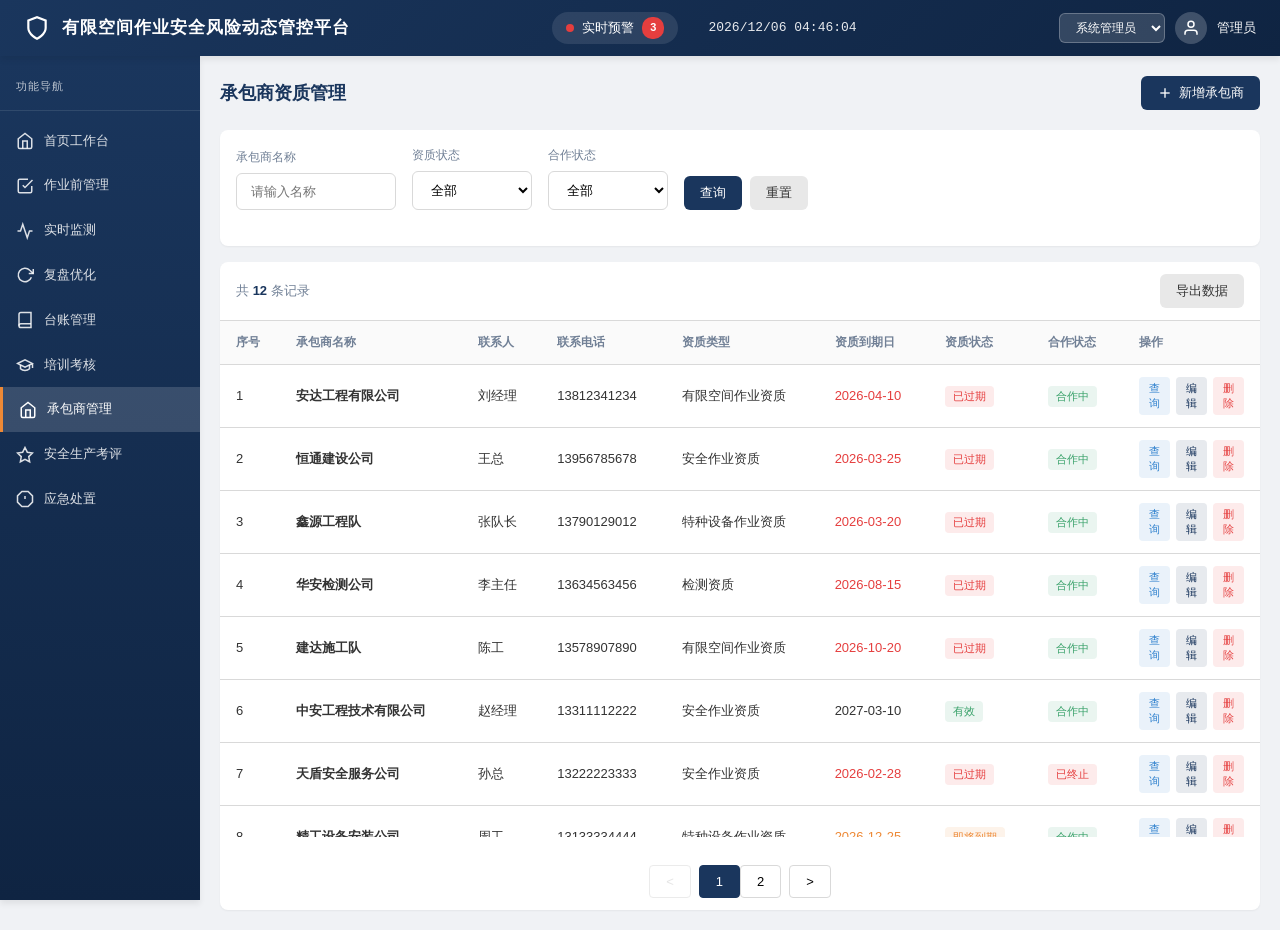
==== pages/contractor.html @ e467c437 "Add files via upload" ====
<!DOCTYPE html>
<html lang="zh-CN">
<head>
    <meta charset="UTF-8">
    <meta name="viewport" content="width=device-width, initial-scale=1.0">
    <title>承包商管理 - 有限空间作业安全风险动态管控平台</title>
    <link rel="stylesheet" href="../style.css">
    <style>
        .contractor-container {
            display: flex;
            flex-direction: column;
            height: calc(100vh - 120px);
        }
        .filter-card {
            background-color: white;
            border-radius: 8px;
            padding: 16px;
            margin-bottom: 16px;
            box-shadow: var(--shadow-sm);
        }
        .filter-bar {
            display: flex;
            flex-wrap: wrap;
            gap: 16px;
            align-items: flex-end;
        }
        .filter-item {
            display: flex;
            flex-direction: column;
            gap: 6px;
        }
        .filter-label {
            font-size: 12px;
            color: var(--text-light);
        }
        .table-card {
            background-color: white;
            border-radius: 8px;
            box-shadow: var(--shadow-sm);
            flex: 1;
            display: flex;
            flex-direction: column;
            overflow: hidden;
        }
        .table-toolbar {
            display: flex;
            justify-content: space-between;
            align-items: center;
            padding: 12px 16px;
            border-bottom: 1px solid var(--border-color);
            flex-shrink: 0;
        }
        .table-info {
            font-size: 13px;
            color: var(--text-light);
        }
        .table-info strong {
            color: var(--primary-color);
        }
        .table-actions {
            display: flex;
            gap: 8px;
        }
        .table-scroll-container {
            flex: 1;
            overflow-y: auto;
        }
        .table-scroll-container::-webkit-scrollbar {
            width: 6px;
        }
        .table-scroll-container::-webkit-scrollbar-thumb {
            background-color: #ccc;
            border-radius: 3px;
        }
        .table-scroll-container::-webkit-scrollbar-track {
            background-color: #f5f5f5;
        }
        .data-table {
            width: 100%;
            border-collapse: collapse;
        }
        .data-table thead {
            position: sticky;
            top: 0;
            background-color: #f8f9fa;
            z-index: 10;
        }
        .data-table th {
            padding: 12px 16px;
            text-align: left;
            font-size: 12px;
            font-weight: 600;
            color: var(--text-light);
            border-bottom: 1px solid var(--border-color);
            white-space: nowrap;
        }
        .data-table td {
            padding: 12px 16px;
            font-size: 13px;
            color: var(--text-color);
            border-bottom: 1px solid var(--border-color);
        }
        .data-table tbody tr:hover {
            background-color: #f8f9fa;
        }
        .action-btns {
            display: flex;
            gap: 6px;
        }
        .action-btn {
            padding: 4px 10px;
            font-size: 11px;
            border-radius: 4px;
            cursor: pointer;
            transition: all 0.3s ease;
            border: none;
        }
        .action-btn.view {
            background-color: rgba(49, 130, 206, 0.1);
            color: var(--info-color);
        }
        .action-btn.edit {
            background-color: rgba(26, 54, 93, 0.1);
            color: var(--primary-color);
        }
        .action-btn.delete {
            background-color: rgba(229, 62, 62, 0.1);
            color: var(--danger-color);
        }
        .action-btn:hover {
            opacity: 0.8;
        }
        .pagination {
            display: flex;
            justify-content: center;
            gap: 8px;
            margin-top: 16px;
            padding: 12px;
            flex-shrink: 0;
        }
        .pagination-btn {
            padding: 8px 16px;
            border: 1px solid var(--border-color);
            background-color: white;
            cursor: pointer;
            font-size: 13px;
            border-radius: 4px;
            transition: all 0.3s ease;
        }
        .pagination-btn:hover:not(:disabled) {
            background-color: #f5f5f5;
        }
        .pagination-btn.active {
            background-color: var(--primary-color);
            color: white;
            border-color: var(--primary-color);
        }
        .pagination-btn:disabled {
            color: #ccc;
            cursor: not-allowed;
        }
        .modal-overlay {
            display: none;
            position: fixed;
            top: 0;
            left: 0;
            right: 0;
            bottom: 0;
            background-color: rgba(0, 0, 0, 0.5);
            z-index: 1500;
            align-items: center;
            justify-content: center;
        }
        .modal-overlay.show {
            display: flex;
        }
        .modal-container {
            background-color: white;
            border-radius: 12px;
            width: 90%;
            max-width: 600px;
            max-height: 90vh;
            display: flex;
            flex-direction: column;
            box-shadow: 0 10px 30px rgba(0, 0, 0, 0.2);
        }
        .modal-container.large {
            max-width: 750px;
        }
        .modal-container.xlarge {
            max-width: 900px;
        }
        .modal-header {
            padding: 16px 20px;
            border-bottom: 1px solid var(--border-color);
            display: flex;
            justify-content: space-between;
            align-items: center;
            flex-shrink: 0;
        }
        .modal-title {
            font-size: 16px;
            font-weight: bold;
            color: var(--primary-color);
        }
        .modal-close {
            background: none;
            border: none;
            font-size: 24px;
            cursor: pointer;
            color: var(--text-light);
            width: 32px;
            height: 32px;
            display: flex;
            align-items: center;
            justify-content: center;
            border-radius: 4px;
        }
        .modal-close:hover {
            background-color: #f5f5f5;
        }
        .modal-body {
            padding: 20px;
            overflow-y: auto;
            flex: 1;
        }
        .modal-footer {
            padding: 16px 20px;
            border-top: 1px solid var(--border-color);
            display: flex;
            justify-content: flex-end;
            gap: 12px;
            flex-shrink: 0;
        }
        .modal-form-row {
            display: grid;
            grid-template-columns: repeat(2, 1fr);
            gap: 16px;
            margin-bottom: 16px;
        }
        .modal-form-row.three-col {
            grid-template-columns: repeat(3, 1fr);
        }
        .modal-form-group {
            display: flex;
            flex-direction: column;
            gap: 6px;
        }
        .modal-form-group.full {
            grid-column: span 2;
        }
        .modal-form-label {
            font-size: 13px;
            font-weight: 500;
            color: var(--text-color);
        }
        .modal-form-label .required {
            color: var(--danger-color);
        }
        .status-tag {
            display: inline-block;
            padding: 2px 8px;
            border-radius: 4px;
            font-size: 11px;
            font-weight: 500;
        }
        .status-tag.success {
            background-color: rgba(56, 161, 105, 0.1);
            color: var(--success-color);
        }
        .status-tag.warning {
            background-color: rgba(237, 137, 54, 0.1);
            color: var(--warning-color);
        }
        .status-tag.danger {
            background-color: rgba(229, 62, 62, 0.1);
            color: var(--danger-color);
        }
        .status-tag.info {
            background-color: rgba(49, 130, 206, 0.1);
            color: var(--info-color);
        }
        .empty-state {
            display: flex;
            flex-direction: column;
            align-items: center;
            justify-content: center;
            padding: 60px;
            color: var(--text-light);
        }
        .empty-state svg {
            width: 48px;
            height: 48px;
            stroke: #ccc;
            margin-bottom: 12px;
        }
        .empty-state span {
            font-size: 14px;
        }
        .detail-section {
            margin-bottom: 20px;
            padding: 16px;
            background-color: #f8f9fa;
            border-radius: 8px;
        }
        .detail-section-title {
            font-size: 14px;
            font-weight: bold;
            color: var(--primary-color);
            margin-bottom: 12px;
            padding-bottom: 8px;
            border-bottom: 1px solid var(--border-color);
        }
        .detail-grid {
            display: grid;
            grid-template-columns: repeat(2, 1fr);
            gap: 12px;
        }
        .detail-item {
            display: flex;
            flex-direction: column;
            gap: 4px;
        }
        .detail-item-label {
            font-size: 12px;
            color: var(--text-light);
        }
        .detail-item-value {
            font-size: 14px;
            color: var(--text-color);
            font-weight: 500;
        }
        .export-summary {
            display: grid;
            grid-template-columns: repeat(4, 1fr);
            gap: 16px;
            margin-bottom: 20px;
        }
        .export-item {
            text-align: center;
            padding: 16px;
            background-color: #f8f9fa;
            border-radius: 8px;
        }
        .export-label {
            font-size: 12px;
            color: var(--text-light);
            margin-bottom: 8px;
            display: block;
        }
        .export-value {
            font-size: 28px;
            font-weight: bold;
            color: var(--primary-color);
        }
        .export-value.success {
            color: var(--success-color);
        }
        .export-value.danger {
            color: var(--danger-color);
        }
        .export-value.warning {
            color: var(--warning-color);
        }
        .export-options {
            display: grid;
            grid-template-columns: repeat(2, 1fr);
            gap: 12px;
            margin-bottom: 20px;
        }
        .export-option {
            display: flex;
            align-items: center;
            gap: 8px;
            padding: 12px;
            border: 1px solid var(--border-color);
            border-radius: 8px;
            cursor: pointer;
            transition: all 0.3s ease;
        }
        .export-option:hover {
            border-color: var(--primary-color);
            background-color: rgba(26, 54, 93, 0.05);
        }
        .export-option input[type="checkbox"] {
            width: 18px;
            height: 18px;
        }
        .export-option-label {
            font-size: 13px;
            color: var(--text-color);
        }
        .export-table {
            width: 100%;
            border-collapse: collapse;
            margin-top: 12px;
        }
        .export-table th,
        .export-table td {
            padding: 10px 12px;
            text-align: left;
            font-size: 13px;
            border-bottom: 1px solid var(--border-color);
        }
        .export-table th {
            background-color: #f8f9fa;
            font-weight: 600;
            color: var(--text-light);
        }
        .export-table tbody tr:hover {
            background-color: #f8f9fa;
        }
        .export-table-container {
            max-height: 300px;
            overflow-y: auto;
            border: 1px solid var(--border-color);
            border-radius: 8px;
        }
        .qualification-list {
            margin-top: 12px;
        }
        .qualification-item {
            display: flex;
            align-items: center;
            gap: 12px;
            padding: 10px 12px;
            background-color: white;
            border-radius: 6px;
            margin-bottom: 8px;
            border: 1px solid var(--border-color);
        }
        .qualification-icon {
            width: 36px;
            height: 36px;
            border-radius: 6px;
            display: flex;
            align-items: center;
            justify-content: center;
            flex-shrink: 0;
        }
        .qualification-icon.valid {
            background-color: rgba(56, 161, 105, 0.1);
        }
        .qualification-icon.expiring {
            background-color: rgba(237, 137, 54, 0.1);
        }
        .qualification-icon.expired {
            background-color: rgba(229, 62, 62, 0.1);
        }
        .qualification-icon svg {
            width: 18px;
            height: 18px;
        }
        .qualification-icon.valid svg { stroke: var(--success-color); }
        .qualification-icon.expiring svg { stroke: var(--warning-color); }
        .qualification-icon.expired svg { stroke: var(--danger-color); }
        .qualification-info {
            flex: 1;
        }
        .qualification-name {
            font-size: 13px;
            font-weight: 500;
            color: var(--text-color);
        }
        .qualification-date {
            font-size: 11px;
            color: var(--text-light);
        }
        .cooperation-timeline {
            margin-top: 12px;
        }
        .timeline-item {
            display: flex;
            gap: 12px;
            padding: 10px 0;
            border-bottom: 1px solid var(--border-color);
        }
        .timeline-item:last-child {
            border-bottom: none;
        }
        .timeline-date {
            font-size: 12px;
            color: var(--text-light);
            min-width: 80px;
        }
        .timeline-content {
            font-size: 13px;
            color: var(--text-color);
        }
    </style>
</head>
<body>
    <header class="top-bar">
        <div class="top-bar-left">
            <svg class="logo-icon" viewBox="0 0 24 24" fill="none" stroke="currentColor" stroke-width="2">
                <path d="M12 22s8-4 8-10V5l-8-3-8 3v7c0 6 8 10 8 10z"/>
            </svg>
            <h1 class="platform-title">有限空间作业安全风险动态管控平台</h1>
        </div>
        <div class="top-bar-center">
            <div class="realtime-alert">
                <span class="alert-pulse"></span>
                <span class="alert-text">实时预警</span>
                <span class="alert-count-badge danger">3</span>
            </div>
            <div class="current-time" id="currentTime"></div>
        </div>
        <div class="user-section">
            <div class="role-switch">
                <select id="roleSelector" class="role-select">
                    <option value="admin">系统管理员</option>
                    <option value="supervisor">安全主管</option>
                    <option value="operator">作业人员</option>
                </select>
            </div>
            <div class="user-avatar">
                <svg viewBox="0 0 24 24" fill="none" stroke="currentColor" stroke-width="2">
                    <path d="M20 21v-2a4 4 0 0 0-4-4H8a4 4 0 0 0-4 4v2"/>
                    <circle cx="12" cy="7" r="4"/>
                </svg>
            </div>
            <span class="user-name">管理员</span>
        </div>
    </header>

    <div class="container" style="margin-top: 56px;">
        <nav class="sidebar" style="top: 56px;">
            <div class="sidebar-header">
                <span class="sidebar-title">功能导航</span>
            </div>
            <ul class="nav-menu">
                <li class="nav-item">
                    <a href="../index.html">
                        <svg class="nav-icon" viewBox="0 0 24 24" fill="none" stroke="currentColor" stroke-width="2">
                            <path d="M3 9l9-7 9 7v11a2 2 0 0 1-2 2H5a2 2 0 0 1-2-2z"/>
                            <polyline points="9 22 9 12 15 12 15 22"/>
                        </svg>
                        <span class="text">首页工作台</span>
                    </a>
                </li>
                <li class="nav-item">
                    <a href="pre-work.html">
                        <svg class="nav-icon" viewBox="0 0 24 24" fill="none" stroke="currentColor" stroke-width="2">
                            <path d="M9 11l3 3L22 4"/>
                            <path d="M21 12v7a2 2 0 0 1-2 2H5a2 2 0 0 1-2-2V5a2 2 0 0 1 2-2h11"/>
                        </svg>
                        <span class="text">作业前管理</span>
                    </a>
                </li>
                <li class="nav-item">
                    <a href="monitoring.html">
                        <svg class="nav-icon" viewBox="0 0 24 24" fill="none" stroke="currentColor" stroke-width="2">
                            <path d="M22 12h-4l-3 9L9 3l-3 9H2"/>
                        </svg>
                        <span class="text">实时监测</span>
                    </a>
                </li>
                <li class="nav-item">
                    <a href="review.html">
                        <svg class="nav-icon" viewBox="0 0 24 24" fill="none" stroke="currentColor" stroke-width="2">
                            <polyline points="23 4 23 10 17 10"/>
                            <path d="M20.49 15a9 9 0 1 1-2.12-9.36L23 10"/>
                        </svg>
                        <span class="text">复盘优化</span>
                    </a>
                </li>
                <li class="nav-item">
                    <a href="ledger.html">
                        <svg class="nav-icon" viewBox="0 0 24 24" fill="none" stroke="currentColor" stroke-width="2">
                            <path d="M4 19.5A2.5 2.5 0 0 1 6.5 17H20"/>
                            <path d="M6.5 2H20v20H6.5A2.5 2.5 0 0 1 4 19.5v-15A2.5 2.5 0 0 1 6.5 2z"/>
                        </svg>
                        <span class="text">台账管理</span>
                    </a>
                </li>
                <li class="nav-item">
                    <a href="training.html">
                        <svg class="nav-icon" viewBox="0 0 24 24" fill="none" stroke="currentColor" stroke-width="2">
                            <path d="M22 10v6M2 10l10-5 10 5-10 5z"/>
                            <path d="M6 12v5c3 3 9 3 12 0v-5"/>
                        </svg>
                        <span class="text">培训考核</span>
                    </a>
                </li>
                <li class="nav-item active">
                    <a href="contractor.html">
                        <svg class="nav-icon" viewBox="0 0 24 24" fill="none" stroke="currentColor" stroke-width="2">
                            <path d="M3 9l9-7 9 7v11a2 2 0 0 1-2 2H5a2 2 0 0 1-2-2z"/>
                            <polyline points="9 22 9 12 15 12 15 22"/>
                        </svg>
                        <span class="text">承包商管理</span>
                    </a>
                </li>
                <li class="nav-item">
                    <a href="evaluation.html">
                        <svg class="nav-icon" viewBox="0 0 24 24" fill="none" stroke="currentColor" stroke-width="2">
                            <polygon points="12 2 15.09 8.26 22 9.27 17 14.14 18.18 21.02 12 17.77 5.82 21.02 7 14.14 2 9.27 8.91 8.26 12 2"/>
                        </svg>
                        <span class="text">安全生产考评</span>
                    </a>
                </li>
                <li class="nav-item">
                    <a href="emergency.html">
                        <svg class="nav-icon" viewBox="0 0 24 24" fill="none" stroke="currentColor" stroke-width="2">
                            <polygon points="7.86 2 16.14 2 22 7.86 22 16.14 16.14 22 7.86 22 2 16.14 2 7.86 7.86 2"/>
                            <line x1="12" y1="8" x2="12" y2="12"/>
                            <line x1="12" y1="16" x2="12.01" y2="16"/>
                        </svg>
                        <span class="text">应急处置</span>
                    </a>
                </li>
            </ul>
        </nav>

        <main class="main-content" style="margin-right: 0;">
            <div class="page-header">
                <h2 class="page-title">承包商资质管理</h2>
                <div class="page-actions">
                    <button class="btn primary" onclick="showAddModal()">
                        <svg viewBox="0 0 24 24" fill="none" stroke="currentColor" stroke-width="2" style="width: 16px; height: 16px;">
                            <line x1="12" y1="5" x2="12" y2="19"/>
                            <line x1="5" y1="12" x2="19" y2="12"/>
                        </svg>
                        新增承包商
                    </button>
                </div>
            </div>

            <div class="contractor-container">
                <div class="filter-card">
                    <div class="filter-bar">
                        <div class="filter-item">
                            <label class="filter-label">承包商名称</label>
                            <input type="text" class="form-input" id="filterName" placeholder="请输入名称" style="width: 160px;">
                        </div>
                        <div class="filter-item">
                            <label class="filter-label">资质状态</label>
                            <select class="form-select" id="filterQualStatus" style="width: 120px;">
                                <option value="">全部</option>
                                <option value="有效">有效</option>
                                <option value="即将到期">即将到期</option>
                                <option value="已过期">已过期</option>
                            </select>
                        </div>
                        <div class="filter-item">
                            <label class="filter-label">合作状态</label>
                            <select class="form-select" id="filterCoopStatus" style="width: 120px;">
                                <option value="">全部</option>
                                <option value="合作中">合作中</option>
                                <option value="已终止">已终止</option>
                                <option value="待审核">待审核</option>
                            </select>
                        </div>
                        <div class="filter-item" style="flex-direction: row; gap: 8px;">
                            <button class="btn primary" onclick="doSearch()">查询</button>
                            <button class="btn secondary" onclick="resetSearch()">重置</button>
                        </div>
                    </div>
                </div>

                <div class="table-card">
                    <div class="table-toolbar">
                        <span class="table-info">共 <strong id="totalCount">0</strong> 条记录</span>
                        <div class="table-actions">
                            <button class="btn secondary" onclick="exportData()">导出数据</button>
                        </div>
                    </div>
                    <div class="table-scroll-container">
                        <table class="data-table">
                            <thead>
                                <tr>
                                    <th style="width: 60px;">序号</th>
                                    <th>承包商名称</th>
                                    <th>联系人</th>
                                    <th>联系电话</th>
                                    <th>资质类型</th>
                                    <th>资质到期日</th>
                                    <th>资质状态</th>
                                    <th>合作状态</th>
                                    <th style="width: 120px;">操作</th>
                                </tr>
                            </thead>
                            <tbody id="dataTableBody">
                            </tbody>
                        </table>
                    </div>
                    <div class="pagination">
                        <button class="pagination-btn" onclick="changePage('prev')" id="prevBtn">&lt;</button>
                        <div class="pagination-pages" id="paginationPages"></div>
                        <button class="pagination-btn" onclick="changePage('next')" id="nextBtn">&gt;</button>
                    </div>
                </div>
            </div>
        </main>
    </div>

    <div class="modal-overlay" id="viewModal">
        <div class="modal-container large">
            <div class="modal-header">
                <h3 class="modal-title">承包商详情查询</h3>
                <button class="modal-close" onclick="closeViewModal()">&times;</button>
            </div>
            <div class="modal-body">
                <div class="detail-section">
                    <div class="detail-section-title">基本信息</div>
                    <div class="detail-grid">
                        <div class="detail-item">
                            <span class="detail-item-label">承包商名称</span>
                            <span class="detail-item-value" id="viewName">-</span>
                        </div>
                        <div class="detail-item">
                            <span class="detail-item-label">统一社会信用代码</span>
                            <span class="detail-item-value" id="viewCreditCode">-</span>
                        </div>
                        <div class="detail-item">
                            <span class="detail-item-label">法定代表人</span>
                            <span class="detail-item-value" id="viewLegalPerson">-</span>
                        </div>
                        <div class="detail-item">
                            <span class="detail-item-label">注册资本</span>
                            <span class="detail-item-value" id="viewCapital">-</span>
                        </div>
                        <div class="detail-item">
                            <span class="detail-item-label">联系人</span>
                            <span class="detail-item-value" id="viewContact">-</span>
                        </div>
                        <div class="detail-item">
                            <span class="detail-item-label">联系电话</span>
                            <span class="detail-item-value" id="viewPhone">-</span>
                        </div>
                        <div class="detail-item">
                            <span class="detail-item-label">电子邮箱</span>
                            <span class="detail-item-value" id="viewEmail">-</span>
                        </div>
                        <div class="detail-item">
                            <span class="detail-item-label">公司地址</span>
                            <span class="detail-item-value" id="viewAddress">-</span>
                        </div>
                    </div>
                </div>
                <div class="detail-section">
                    <div class="detail-section-title">资质信息</div>
                    <div class="qualification-list" id="viewQualifications">
                    </div>
                </div>
                <div class="detail-section">
                    <div class="detail-section-title">合作信息</div>
                    <div class="detail-grid">
                        <div class="detail-item">
                            <span class="detail-item-label">合作状态</span>
                            <span class="detail-item-value" id="viewCoopStatus">-</span>
                        </div>
                        <div class="detail-item">
                            <span class="detail-item-label">首次合作日期</span>
                            <span class="detail-item-value" id="viewFirstCoop">-</span>
                        </div>
                        <div class="detail-item">
                            <span class="detail-item-label">累计合作项目</span>
                            <span class="detail-item-value" id="viewProjectCount">-</span>
                        </div>
                        <div class="detail-item">
                            <span class="detail-item-label">安全评分</span>
                            <span class="detail-item-value" id="viewSafetyScore">-</span>
                        </div>
                    </div>
                </div>
                <div class="detail-section">
                    <div class="detail-section-title">合作记录</div>
                    <div class="cooperation-timeline" id="viewTimeline">
                    </div>
                </div>
            </div>
            <div class="modal-footer">
                <button class="btn secondary" onclick="closeViewModal()">关闭</button>
                <button class="btn primary" onclick="editFromView()">编辑</button>
            </div>
        </div>
    </div>

    <div class="modal-overlay" id="editModal">
        <div class="modal-container large">
            <div class="modal-header">
                <h3 class="modal-title">编辑承包商信息</h3>
                <button class="modal-close" onclick="closeEditModal()">&times;</button>
            </div>
            <div class="modal-body">
                <form class="modal-form" id="editForm">
                    <div class="modal-form-row">
                        <div class="modal-form-group">
                            <label class="modal-form-label">承包商名称 <span class="required">*</span></label>
                            <input type="text" class="form-input" id="editName" placeholder="请输入承包商名称">
                        </div>
                        <div class="modal-form-group">
                            <label class="modal-form-label">联系人 <span class="required">*</span></label>
                            <input type="text" class="form-input" id="editContact" placeholder="请输入联系人">
                        </div>
                    </div>
                    <div class="modal-form-row">
                        <div class="modal-form-group">
                            <label class="modal-form-label">联系电话 <span class="required">*</span></label>
                            <input type="text" class="form-input" id="editPhone" placeholder="请输入联系电话">
                        </div>
                        <div class="modal-form-group">
                            <label class="modal-form-label">资质类型 <span class="required">*</span></label>
                            <select class="form-select" id="editQualType">
                                <option value="">请选择</option>
                                <option value="有限空间作业资质">有限空间作业资质</option>
                                <option value="安全作业资质">安全作业资质</option>
                                <option value="特种设备作业资质">特种设备作业资质</option>
                                <option value="检测资质">检测资质</option>
                                <option value="建筑工程资质">建筑工程资质</option>
                            </select>
                        </div>
                    </div>
                    <div class="modal-form-row">
                        <div class="modal-form-group">
                            <label class="modal-form-label">资质到期日 <span class="required">*</span></label>
                            <input type="date" class="form-input" id="editQualExpiry">
                        </div>
                        <div class="modal-form-group">
                            <label class="modal-form-label">合作状态</label>
                            <select class="form-select" id="editCoopStatus">
                                <option value="合作中">合作中</option>
                                <option value="已终止">已终止</option>
                                <option value="待审核">待审核</option>
                            </select>
                        </div>
                    </div>
                    <div class="modal-form-row">
                        <div class="modal-form-group full">
                            <label class="modal-form-label">备注</label>
                            <textarea class="form-input" id="editRemark" rows="3" placeholder="请输入备注信息"></textarea>
                        </div>
                    </div>
                </form>
            </div>
            <div class="modal-footer">
                <button class="btn secondary" onclick="closeEditModal()">取消</button>
                <button class="btn primary" onclick="saveEdit()">保存</button>
            </div>
        </div>
    </div>

    <div class="modal-overlay" id="addModal">
        <div class="modal-container large">
            <div class="modal-header">
                <h3 class="modal-title">新增承包商</h3>
                <button class="modal-close" onclick="closeAddModal()">&times;</button>
            </div>
            <div class="modal-body">
                <form class="modal-form" id="addForm">
                    <div class="modal-form-row">
                        <div class="modal-form-group">
                            <label class="modal-form-label">承包商名称 <span class="required">*</span></label>
                            <input type="text" class="form-input" id="addName" placeholder="请输入承包商名称">
                        </div>
                        <div class="modal-form-group">
                            <label class="modal-form-label">统一社会信用代码 <span class="required">*</span></label>
                            <input type="text" class="form-input" id="addCreditCode" placeholder="请输入18位信用代码" maxlength="18">
                        </div>
                    </div>
                    <div class="modal-form-row">
                        <div class="modal-form-group">
                            <label class="modal-form-label">法定代表人 <span class="required">*</span></label>
                            <input type="text" class="form-input" id="addLegalPerson" placeholder="请输入法定代表人姓名">
                        </div>
                        <div class="modal-form-group">
                            <label class="modal-form-label">注册资本(万元) <span class="required">*</span></label>
                            <input type="number" class="form-input" id="addCapital" placeholder="请输入注册资本" min="0">
                        </div>
                    </div>
                    <div class="modal-form-row">
                        <div class="modal-form-group">
                            <label class="modal-form-label">联系人 <span class="required">*</span></label>
                            <input type="text" class="form-input" id="addContact" placeholder="请输入联系人">
                        </div>
                        <div class="modal-form-group">
                            <label class="modal-form-label">联系电话 <span class="required">*</span></label>
                            <input type="text" class="form-input" id="addPhone" placeholder="请输入联系电话">
                        </div>
                    </div>
                    <div class="modal-form-row">
                        <div class="modal-form-group">
                            <label class="modal-form-label">电子邮箱</label>
                            <input type="email" class="form-input" id="addEmail" placeholder="请输入电子邮箱">
                        </div>
                        <div class="modal-form-group">
                            <label class="modal-form-label">公司地址</label>
                            <input type="text" class="form-input" id="addAddress" placeholder="请输入公司地址">
                        </div>
                    </div>
                    <div class="modal-form-row">
                        <div class="modal-form-group">
                            <label class="modal-form-label">资质类型 <span class="required">*</span></label>
                            <select class="form-select" id="addQualType">
                                <option value="">请选择</option>
                                <option value="有限空间作业资质">有限空间作业资质</option>
                                <option value="安全作业资质">安全作业资质</option>
                                <option value="特种设备作业资质">特种设备作业资质</option>
                                <option value="检测资质">检测资质</option>
                                <option value="建筑工程资质">建筑工程资质</option>
                            </select>
                        </div>
                        <div class="modal-form-group">
                            <label class="modal-form-label">资质到期日 <span class="required">*</span></label>
                            <input type="date" class="form-input" id="addQualExpiry">
                        </div>
                    </div>
                    <div class="modal-form-row">
                        <div class="modal-form-group">
                            <label class="modal-form-label">资质证书编号</label>
                            <input type="text" class="form-input" id="addCertNo" placeholder="请输入资质证书编号">
                        </div>
                        <div class="modal-form-group">
                            <label class="modal-form-label">合作状态</label>
                            <select class="form-select" id="addCoopStatus">
                                <option value="待审核">待审核</option>
                                <option value="合作中">合作中</option>
                            </select>
                        </div>
                    </div>
                    <div class="modal-form-row">
                        <div class="modal-form-group full">
                            <label class="modal-form-label">备注</label>
                            <textarea class="form-input" id="addRemark" rows="3" placeholder="请输入备注信息"></textarea>
                        </div>
                    </div>
                </form>
            </div>
            <div class="modal-footer">
                <button class="btn secondary" onclick="closeAddModal()">取消</button>
                <button class="btn primary" onclick="saveAdd()">保存</button>
            </div>
        </div>
    </div>

    <div class="modal-overlay" id="exportModal">
        <div class="modal-container xlarge">
            <div class="modal-header">
                <h3 class="modal-title">导出承包商数据</h3>
                <button class="modal-close" onclick="closeExportModal()">&times;</button>
            </div>
            <div class="modal-body">
                <div class="export-summary">
                    <div class="export-item">
                        <span class="export-label">承包商总数</span>
                        <span class="export-value" id="exportTotal">--</span>
                    </div>
                    <div class="export-item">
                        <span class="export-label">合作中</span>
                        <span class="export-value success" id="exportCooperating">--</span>
                    </div>
                    <div class="export-item">
                        <span class="export-label">资质即将到期</span>
                        <span class="export-value warning" id="exportExpiring">--</span>
                    </div>
                    <div class="export-item">
                        <span class="export-label">已过期</span>
                        <span class="export-value danger" id="exportExpired">--</span>
                    </div>
                </div>
                
                <div class="export-options">
                    <label class="export-option">
                        <input type="checkbox" id="exportAll" checked>
                        <span class="export-option-label">导出全部记录</span>
                    </label>
                    <label class="export-option">
                        <input type="checkbox" id="exportCoop">
                        <span class="export-option-label">仅导出合作中</span>
                    </label>
                    <label class="export-option">
                        <input type="checkbox" id="exportExpiringOnly">
                        <span class="export-option-label">仅导出即将到期</span>
                    </label>
                    <label class="export-option">
                        <input type="checkbox" id="exportExpiredOnly">
                        <span class="export-option-label">仅导出已过期</span>
                    </label>
                </div>
                
                <div>
                    <div style="font-size: 14px; font-weight: bold; margin-bottom: 12px;">数据预览</div>
                    <div class="export-table-container">
                        <table class="export-table">
                            <thead>
                                <tr>
                                    <th>序号</th>
                                    <th>承包商名称</th>
                                    <th>联系人</th>
                                    <th>联系电话</th>
                                    <th>资质类型</th>
                                    <th>资质到期日</th>
                                    <th>资质状态</th>
                                    <th>合作状态</th>
                                </tr>
                            </thead>
                            <tbody id="exportTableBody">
                            </tbody>
                        </table>
                    </div>
                </div>
            </div>
            <div class="modal-footer">
                <button class="btn secondary" onclick="closeExportModal()">关闭</button>
                <button class="btn primary" onclick="doExport()">导出Excel</button>
                <button class="btn primary" onclick="printExport()">打印报告</button>
            </div>
        </div>
    </div>

    <div id="toast" style="display: none; position: fixed; top: 80px; right: 20px; padding: 12px 20px; background-color: var(--success-color); color: white; border-radius: 6px; box-shadow: var(--shadow-lg); z-index: 3000;">
        <span id="toastMessage">操作成功</span>
    </div>

    <script src="../script.js"></script>
    <script>
        var allContractorData = [];
        var filteredData = [];
        var currentPage = 1;
        var pageSize = 10;
        var currentEditId = null;
        var currentViewId = null;

        document.addEventListener('DOMContentLoaded', function() {
            generateContractorData();
            filteredData = allContractorData.slice();
            renderTable();
            renderPagination();
            document.getElementById('totalCount').textContent = filteredData.length;
        });

        function generateContractorData() {
            var contractors = [
                {
                    id: 1,
                    name: '安达工程有限公司',
                    creditCode: '91110000MA00ABCD1X',
                    legalPerson: '刘建国',
                    capital: 500,
                    contact: '刘经理',
                    phone: '13812341234',
                    email: 'liu@anda.com',
                    address: '北京市朝阳区建国路88号',
                    qualType: '有限空间作业资质',
                    qualExpiry: '2026-04-10',
                    certNo: 'ZC2021001234',
                    coopStatus: '合作中',
                    firstCoop: '2022-03-15',
                    projectCount: 12,
                    safetyScore: 92,
                    timeline: [
                        { date: '2024-01-10', content: '完成3号储罐清理作业' },
                        { date: '2023-12-20', content: '安全检查合格' },
                        { date: '2023-11-15', content: '完成管道维修作业' }
                    ]
                },
                {
                    id: 2,
                    name: '恒通建设公司',
                    creditCode: '91110000MA00EFGH2Y',
                    legalPerson: '王大明',
                    capital: 800,
                    contact: '王总',
                    phone: '13956785678',
                    email: 'wang@hengtong.com',
                    address: '北京市海淀区中关村大街66号',
                    qualType: '安全作业资质',
                    qualExpiry: '2026-03-25',
                    certNo: 'ZC2021002345',
                    coopStatus: '合作中',
                    firstCoop: '2021-06-20',
                    projectCount: 25,
                    safetyScore: 88,
                    timeline: [
                        { date: '2024-01-08', content: '完成设备安装作业' },
                        { date: '2023-12-15', content: '资质年审通过' },
                        { date: '2023-10-20', content: '完成反应釜检修' }
                    ]
                },
                {
                    id: 3,
                    name: '鑫源工程队',
                    creditCode: '91110000MA00IJKL3Z',
                    legalPerson: '张志强',
                    capital: 300,
                    contact: '张队长',
                    phone: '13790129012',
                    email: 'zhang@xinyuan.com',
                    address: '北京市丰台区南三环西路16号',
                    qualType: '特种设备作业资质',
                    qualExpiry: '2026-03-20',
                    certNo: 'ZC2021003456',
                    coopStatus: '合作中',
                    firstCoop: '2023-01-10',
                    projectCount: 8,
                    safetyScore: 95,
                    timeline: [
                        { date: '2024-01-05', content: '完成特种设备检测' },
                        { date: '2023-11-20', content: '完成压力容器检修' },
                        { date: '2023-09-15', content: '安全培训合格' }
                    ]
                },
                {
                    id: 4,
                    name: '华安检测公司',
                    creditCode: '91110000MA00MNOP4A',
                    legalPerson: '李华',
                    capital: 1000,
                    contact: '李主任',
                    phone: '13634563456',
                    email: 'li@huaan.com',
                    address: '北京市西城区金融街19号',
                    qualType: '检测资质',
                    qualExpiry: '2026-08-15',
                    certNo: 'ZC2021004567',
                    coopStatus: '合作中',
                    firstCoop: '2020-05-08',
                    projectCount: 45,
                    safetyScore: 98,
                    timeline: [
                        { date: '2024-01-12', content: '完成气体检测报告' },
                        { date: '2023-12-28', content: '完成年度检测任务' },
                        { date: '2023-11-10', content: '检测设备校准完成' }
                    ]
                },
                {
                    id: 5,
                    name: '建达施工队',
                    creditCode: '91110000MA00QRST5B',
                    legalPerson: '陈建设',
                    capital: 600,
                    contact: '陈工',
                    phone: '13578907890',
                    email: 'chen@jianda.com',
                    address: '北京市东城区东直门内大街5号',
                    qualType: '有限空间作业资质',
                    qualExpiry: '2026-10-20',
                    certNo: 'ZC2021005678',
                    coopStatus: '合作中',
                    firstCoop: '2022-08-15',
                    projectCount: 18,
                    safetyScore: 90,
                    timeline: [
                        { date: '2024-01-06', content: '完成地下室清理作业' },
                        { date: '2023-12-10', content: '安全评估合格' },
                        { date: '2023-10-05', content: '完成窨井检修作业' }
                    ]
                },
                {
                    id: 6,
                    name: '中安工程技术有限公司',
                    creditCode: '91110000MA00UVWX6C',
                    legalPerson: '赵安全',
                    capital: 1500,
                    contact: '赵经理',
                    phone: '13311112222',
                    email: 'zhong@zhongan.com',
                    address: '北京市昌平区科技园区10号',
                    qualType: '安全作业资质',
                    qualExpiry: '2027-03-10',
                    certNo: 'ZC2022001234',
                    coopStatus: '合作中',
                    firstCoop: '2021-03-20',
                    projectCount: 32,
                    safetyScore: 96,
                    timeline: [
                        { date: '2024-01-11', content: '完成安全评估报告' },
                        { date: '2023-12-25', content: '年度安全培训' },
                        { date: '2023-11-18', content: '完成隐患排查' }
                    ]
                },
                {
                    id: 7,
                    name: '天盾安全服务公司',
                    creditCode: '91110000MA00YZAB7D',
                    legalPerson: '孙天',
                    capital: 400,
                    contact: '孙总',
                    phone: '13222223333',
                    email: 'sun@tiandun.com',
                    address: '北京市通州区新华大街88号',
                    qualType: '安全作业资质',
                    qualExpiry: '2026-02-28',
                    certNo: 'ZC2021006789',
                    coopStatus: '已终止',
                    firstCoop: '2020-07-10',
                    projectCount: 15,
                    safetyScore: 75,
                    timeline: [
                        { date: '2023-12-31', content: '资质到期，合作终止' },
                        { date: '2023-10-15', content: '安全违规警告' },
                        { date: '2023-08-20', content: '完成最后一次作业' }
                    ]
                },
                {
                    id: 8,
                    name: '精工设备安装公司',
                    creditCode: '91110000MA00CDEF8E',
                    legalPerson: '周精工',
                    capital: 700,
                    contact: '周工',
                    phone: '13133334444',
                    email: 'zhou@jinggong.com',
                    address: '北京市大兴区亦庄经济开发区B区',
                    qualType: '特种设备作业资质',
                    qualExpiry: '2026-12-25',
                    certNo: 'ZC2022002345',
                    coopStatus: '合作中',
                    firstCoop: '2022-05-18',
                    projectCount: 22,
                    safetyScore: 94,
                    timeline: [
                        { date: '2024-01-09', content: '完成设备吊装作业' },
                        { date: '2023-12-20', content: '特种设备年检通过' },
                        { date: '2023-11-25', content: '完成反应釜安装' }
                    ]
                },
                {
                    id: 9,
                    name: '绿源环保科技公司',
                    creditCode: '91110000MA00GHIJ9F',
                    legalPerson: '吴绿源',
                    capital: 1200,
                    contact: '吴经理',
                    phone: '13044445555',
                    email: 'wu@lvyuan.com',
                    address: '北京市顺义区空港工业区A座',
                    qualType: '检测资质',
                    qualExpiry: '2027-06-30',
                    certNo: 'ZC2022003456',
                    coopStatus: '合作中',
                    firstCoop: '2021-09-05',
                    projectCount: 28,
                    safetyScore: 97,
                    timeline: [
                        { date: '2024-01-13', content: '完成环境检测报告' },
                        { date: '2023-12-18', content: '检测资质延期申请' },
                        { date: '2023-11-08', content: '完成废气检测' }
                    ]
                },
                {
                    id: 10,
                    name: '宏达建筑工程公司',
                    creditCode: '91110000MA00KLMN0G',
                    legalPerson: '郑宏达',
                    capital: 2000,
                    contact: '郑总',
                    phone: '13955556666',
                    email: 'zheng@hongda.com',
                    address: '北京市房山区良乡工业开发区',
                    qualType: '建筑工程资质',
                    qualExpiry: '2026-09-15',
                    certNo: 'ZC2021007890',
                    coopStatus: '合作中',
                    firstCoop: '2020-11-20',
                    projectCount: 35,
                    safetyScore: 91,
                    timeline: [
                        { date: '2024-01-07', content: '完成厂房改造项目' },
                        { date: '2023-12-22', content: '工程质量验收合格' },
                        { date: '2023-11-12', content: '完成基础施工' }
                    ]
                },
                {
                    id: 11,
                    name: '博远安全咨询公司',
                    creditCode: '91110000MA00OPQR1H',
                    legalPerson: '钱博远',
                    capital: 200,
                    contact: '钱经理',
                    phone: '13866667777',
                    email: 'qian@boyuan.com',
                    address: '北京市石景山区古城路18号',
                    qualType: '安全作业资质',
                    qualExpiry: '2026-04-20',
                    certNo: 'ZC2022004567',
                    coopStatus: '待审核',
                    firstCoop: '-',
                    projectCount: 0,
                    safetyScore: '-',
                    timeline: [
                        { date: '2024-01-15', content: '提交合作申请' },
                        { date: '2024-01-14', content: '资质材料提交' }
                    ]
                },
                {
                    id: 12,
                    name: '瑞通管道工程队',
                    creditCode: '91110000MA00STUV2I',
                    legalPerson: '冯瑞通',
                    capital: 350,
                    contact: '冯队长',
                    phone: '13777778888',
                    email: 'feng@ruitong.com',
                    address: '北京市门头沟区石龙工业区',
                    qualType: '有限空间作业资质',
                    qualExpiry: '2026-01-15',
                    certNo: 'ZC2021008901',
                    coopStatus: '已终止',
                    firstCoop: '2021-04-12',
                    projectCount: 20,
                    safetyScore: 82,
                    timeline: [
                        { date: '2023-11-30', content: '资质到期，合作终止' },
                        { date: '2023-10-25', content: '完成管道疏通作业' },
                        { date: '2023-09-18', content: '安全检查合格' }
                    ]
                }
            ];
            
            allContractorData = contractors;
        }

        function getQualStatus(expiryDate) {
            var today = new Date();
            var expiry = new Date(expiryDate);
            var diffDays = Math.ceil((expiry - today) / (1000 * 60 * 60 * 24));
            
            if (diffDays < 0) {
                return '已过期';
            } else if (diffDays <= 30) {
                return '即将到期';
            } else {
                return '有效';
            }
        }

        function renderTable() {
            var tbody = document.getElementById('dataTableBody');
            var start = (currentPage - 1) * pageSize;
            var end = start + pageSize;
            var pageData = filteredData.slice(start, end);
            
            if (pageData.length === 0) {
                tbody.innerHTML = '<tr><td colspan="9"><div class="empty-state"><svg viewBox="0 0 24 24" fill="none" stroke="currentColor" stroke-width="2"><path d="M14 2H6a2 2 0 0 0-2 2v16a2 2 0 0 0 2 2h12a2 2 0 0 0 2-2V8z"/><polyline points="14 2 14 8 20 8"/></svg><span>暂无数据</span></div></td></tr>';
                return;
            }
            
            var html = '';
            for (var i = 0; i < pageData.length; i++) {
                var item = pageData[i];
                var qualStatus = getQualStatus(item.qualExpiry);
                var qualClass = qualStatus === '有效' ? 'success' : (qualStatus === '即将到期' ? 'warning' : 'danger');
                var coopClass = item.coopStatus === '合作中' ? 'success' : (item.coopStatus === '已终止' ? 'danger' : 'info');
                var expiryStyle = qualStatus !== '有效' ? 'color: var(--' + qualClass + '-color);' : '';
                
                html += '<tr>' +
                    '<td>' + ((currentPage - 1) * pageSize + i + 1) + '</td>' +
                    '<td><strong>' + item.name + '</strong></td>' +
                    '<td>' + item.contact + '</td>' +
                    '<td>' + item.phone + '</td>' +
                    '<td>' + item.qualType + '</td>' +
                    '<td style="' + expiryStyle + '">' + item.qualExpiry + '</td>' +
                    '<td><span class="status-tag ' + qualClass + '">' + qualStatus + '</span></td>' +
                    '<td><span class="status-tag ' + coopClass + '">' + item.coopStatus + '</span></td>' +
                    '<td>' +
                    '<div class="action-btns">' +
                    '<button class="action-btn view" onclick="showViewModal(' + item.id + ')">查询</button>' +
                    '<button class="action-btn edit" onclick="showEditModal(' + item.id + ')">编辑</button>' +
                    '<button class="action-btn delete" onclick="deleteItem(' + item.id + ')">删除</button>' +
                    '</div>' +
                    '</td>' +
                    '</tr>';
            }
            tbody.innerHTML = html;
        }

        function renderPagination() {
            var totalPages = Math.ceil(filteredData.length / pageSize);
            var paginationPages = document.getElementById('paginationPages');
            var html = '';
            
            var startPage = Math.max(1, currentPage - 2);
            var endPage = Math.min(totalPages, startPage + 4);
            if (endPage - startPage < 4) {
                startPage = Math.max(1, endPage - 4);
            }
            
            for (var i = startPage; i <= endPage; i++) {
                html += '<button class="pagination-btn ' + (i === currentPage ? 'active' : '') + '" onclick="changePage(' + i + ')">' + i + '</button>';
            }
            paginationPages.innerHTML = html;
            
            document.getElementById('prevBtn').disabled = currentPage === 1;
            document.getElementById('nextBtn').disabled = currentPage === totalPages || totalPages === 0;
        }

        function changePage(page) {
            var totalPages = Math.ceil(filteredData.length / pageSize);
            if (page === 'prev') {
                if (currentPage > 1) currentPage--;
            } else if (page === 'next') {
                if (currentPage < totalPages) currentPage++;
            } else {
                currentPage = page;
            }
            renderTable();
            renderPagination();
        }

        function doSearch() {
            var name = document.getElementById('filterName').value.toLowerCase();
            var qualStatus = document.getElementById('filterQualStatus').value;
            var coopStatus = document.getElementById('filterCoopStatus').value;
            
            filteredData = allContractorData.filter(function(item) {
                var nameMatch = !name || item.name.toLowerCase().indexOf(name) !== -1;
                var itemQualStatus = getQualStatus(item.qualExpiry);
                var qualMatch = !qualStatus || itemQualStatus === qualStatus;
                var coopMatch = !coopStatus || item.coopStatus === coopStatus;
                return nameMatch && qualMatch && coopMatch;
            });
            
            currentPage = 1;
            renderTable();
            renderPagination();
            document.getElementById('totalCount').textContent = filteredData.length;
            showToast('查询完成，共找到 ' + filteredData.length + ' 条记录');
        }

        function resetSearch() {
            document.getElementById('filterName').value = '';
            document.getElementById('filterQualStatus').value = '';
            document.getElementById('filterCoopStatus').value = '';
            filteredData = allContractorData.slice();
            currentPage = 1;
            renderTable();
            renderPagination();
            document.getElementById('totalCount').textContent = filteredData.length;
            showToast('已重置筛选条件');
        }

        function showViewModal(id) {
            var item = null;
            for (var i = 0; i < allContractorData.length; i++) {
                if (allContractorData[i].id === id) {
                    item = allContractorData[i];
                    break;
                }
            }
            
            if (!item) return;
            
            currentViewId = id;
            
            document.getElementById('viewName').textContent = item.name;
            document.getElementById('viewCreditCode').textContent = item.creditCode;
            document.getElementById('viewLegalPerson').textContent = item.legalPerson;
            document.getElementById('viewCapital').textContent = item.capital + ' 万元';
            document.getElementById('viewContact').textContent = item.contact;
            document.getElementById('viewPhone').textContent = item.phone;
            document.getElementById('viewEmail').textContent = item.email || '-';
            document.getElementById('viewAddress').textContent = item.address;
            
            var qualStatus = getQualStatus(item.qualExpiry);
            var qualClass = qualStatus === '有效' ? 'valid' : (qualStatus === '即将到期' ? 'expiring' : 'expired');
            var qualHtml = '<div class="qualification-item">' +
                '<div class="qualification-icon ' + qualClass + '">' +
                '<svg viewBox="0 0 24 24" fill="none" stroke="currentColor" stroke-width="2">' +
                '<path d="M9 12l2 2 4-4"/>' +
                '<path d="M21 12a9 9 0 1 1-18 0 9 9 0 0 1 18 0z"/>' +
                '</svg>' +
                '</div>' +
                '<div class="qualification-info">' +
                '<div class="qualification-name">' + item.qualType + '</div>' +
                '<div class="qualification-date">证书编号：' + item.certNo + ' | 到期日：' + item.qualExpiry + '</div>' +
                '</div>' +
                '<span class="status-tag ' + (qualClass === 'valid' ? 'success' : (qualClass === 'expiring' ? 'warning' : 'danger')) + '">' + qualStatus + '</span>' +
                '</div>';
            document.getElementById('viewQualifications').innerHTML = qualHtml;
            
            document.getElementById('viewCoopStatus').textContent = item.coopStatus;
            document.getElementById('viewFirstCoop').textContent = item.firstCoop;
            document.getElementById('viewProjectCount').textContent = item.projectCount + ' 个';
            document.getElementById('viewSafetyScore').textContent = item.safetyScore !== '-' ? item.safetyScore + ' 分' : '-';
            
            var timelineHtml = '';
            for (var i = 0; i < item.timeline.length; i++) {
                var t = item.timeline[i];
                timelineHtml += '<div class="timeline-item">' +
                    '<div class="timeline-date">' + t.date + '</div>' +
                    '<div class="timeline-content">' + t.content + '</div>' +
                    '</div>';
            }
            document.getElementById('viewTimeline').innerHTML = timelineHtml;
            
            document.getElementById('viewModal').classList.add('show');
        }

        function closeViewModal() {
            document.getElementById('viewModal').classList.remove('show');
        }

        function showEditModal(id) {
            var item = null;
            for (var i = 0; i < allContractorData.length; i++) {
                if (allContractorData[i].id === id) {
                    item = allContractorData[i];
                    break;
                }
            }
            
            if (!item) return;
            
            currentEditId = id;
            document.getElementById('editName').value = item.name;
            document.getElementById('editContact').value = item.contact;
            document.getElementById('editPhone').value = item.phone;
            document.getElementById('editQualType').value = item.qualType;
            document.getElementById('editQualExpiry').value = item.qualExpiry;
            document.getElementById('editCoopStatus').value = item.coopStatus;
            document.getElementById('editModal').classList.add('show');
        }

        function closeEditModal() {
            document.getElementById('editModal').classList.remove('show');
        }

        function saveEdit() {
            var name = document.getElementById('editName').value;
            var contact = document.getElementById('editContact').value;
            var phone = document.getElementById('editPhone').value;
            var qualType = document.getElementById('editQualType').value;
            var qualExpiry = document.getElementById('editQualExpiry').value;
            
            if (!name || !contact || !phone || !qualType || !qualExpiry) {
                showToast('请填写必填项', 'error');
                return;
            }
            
            for (var i = 0; i < allContractorData.length; i++) {
                if (allContractorData[i].id === currentEditId) {
                    allContractorData[i].name = name;
                    allContractorData[i].contact = contact;
                    allContractorData[i].phone = phone;
                    allContractorData[i].qualType = qualType;
                    allContractorData[i].qualExpiry = qualExpiry;
                    allContractorData[i].coopStatus = document.getElementById('editCoopStatus').value;
                    break;
                }
            }
            
            filteredData = allContractorData.slice();
            renderTable();
            renderPagination();
            closeEditModal();
            showToast('编辑成功');
        }

        function editFromView() {
            if (currentViewId) {
                closeViewModal();
                showEditModal(currentViewId);
            }
        }

        function deleteItem(id) {
            if (!confirm('确定要删除该承包商记录吗？此操作不可恢复。')) {
                return;
            }
            
            var index = -1;
            for (var i = 0; i < allContractorData.length; i++) {
                if (allContractorData[i].id === id) {
                    index = i;
                    break;
                }
            }
            
            if (index > -1) {
                allContractorData.splice(index, 1);
                filteredData = allContractorData.slice();
                renderTable();
                renderPagination();
                document.getElementById('totalCount').textContent = filteredData.length;
                showToast('删除成功');
            }
        }

        function showAddModal() {
            document.getElementById('addForm').reset();
            document.getElementById('addModal').classList.add('show');
        }

        function closeAddModal() {
            document.getElementById('addModal').classList.remove('show');
        }

        function saveAdd() {
            var name = document.getElementById('addName').value;
            var creditCode = document.getElementById('addCreditCode').value;
            var legalPerson = document.getElementById('addLegalPerson').value;
            var capital = document.getElementById('addCapital').value;
            var contact = document.getElementById('addContact').value;
            var phone = document.getElementById('addPhone').value;
            var qualType = document.getElementById('addQualType').value;
            var qualExpiry = document.getElementById('addQualExpiry').value;
            
            if (!name || !creditCode || !legalPerson || !capital || !contact || !phone || !qualType || !qualExpiry) {
                showToast('请填写必填项', 'error');
                return;
            }
            
            var newItem = {
                id: allContractorData.length + 1,
                name: name,
                creditCode: creditCode,
                legalPerson: legalPerson,
                capital: parseInt(capital),
                contact: contact,
                phone: phone,
                email: document.getElementById('addEmail').value || '-',
                address: document.getElementById('addAddress').value || '-',
                qualType: qualType,
                qualExpiry: qualExpiry,
                certNo: document.getElementById('addCertNo').value || '-',
                coopStatus: document.getElementById('addCoopStatus').value,
                firstCoop: '-',
                projectCount: 0,
                safetyScore: '-',
                timeline: [
                    { date: new Date().toISOString().split('T')[0], content: '新增承包商录入' }
                ]
            };
            
            allContractorData.unshift(newItem);
            filteredData = allContractorData.slice();
            currentPage = 1;
            renderTable();
            renderPagination();
            document.getElementById('totalCount').textContent = filteredData.length;
            closeAddModal();
            showToast('新增承包商成功');
        }

        function exportData() {
            var total = filteredData.length;
            var cooperating = 0;
            var expiring = 0;
            var expired = 0;
            
            for (var i = 0; i < filteredData.length; i++) {
                var status = getQualStatus(filteredData[i].qualExpiry);
                if (filteredData[i].coopStatus === '合作中') cooperating++;
                if (status === '即将到期') expiring++;
                if (status === '已过期') expired++;
            }
            
            document.getElementById('exportTotal').textContent = total;
            document.getElementById('exportCooperating').textContent = cooperating;
            document.getElementById('exportExpiring').textContent = expiring;
            document.getElementById('exportExpired').textContent = expired;
            
            var tbody = document.getElementById('exportTableBody');
            var html = '';
            for (var i = 0; i < filteredData.length; i++) {
                var item = filteredData[i];
                var qualStatus = getQualStatus(item.qualExpiry);
                var qualClass = qualStatus === '有效' ? 'success' : (qualStatus === '即将到期' ? 'warning' : 'danger');
                var coopClass = item.coopStatus === '合作中' ? 'success' : (item.coopStatus === '已终止' ? 'danger' : 'info');
                
                html += '<tr>' +
                    '<td>' + (i + 1) + '</td>' +
                    '<td>' + item.name + '</td>' +
                    '<td>' + item.contact + '</td>' +
                    '<td>' + item.phone + '</td>' +
                    '<td>' + item.qualType + '</td>' +
                    '<td>' + item.qualExpiry + '</td>' +
                    '<td><span class="status-tag ' + qualClass + '">' + qualStatus + '</span></td>' +
                    '<td><span class="status-tag ' + coopClass + '">' + item.coopStatus + '</span></td>' +
                    '</tr>';
            }
            tbody.innerHTML = html;
            
            document.getElementById('exportModal').classList.add('show');
        }

        function closeExportModal() {
            document.getElementById('exportModal').classList.remove('show');
        }

        function doExport() {
            showToast('正在导出Excel文件...');
            setTimeout(function() {
                showToast('导出成功！文件已保存');
            }, 1000);
        }

        function printExport() {
            showToast('正在准备打印...');
            window.print();
        }

        function showToast(message, type) {
            var toast = document.getElementById('toast');
            document.getElementById('toastMessage').textContent = message;
            
            if (type === 'error') {
                toast.style.backgroundColor = 'var(--danger-color)';
            } else {
                toast.style.backgroundColor = 'var(--success-color)';
            }
            
            toast.style.display = 'block';
            setTimeout(function() {
                toast.style.display = 'none';
            }, 2000);
        }

        document.querySelectorAll('.modal-overlay').forEach(function(modal) {
            modal.addEventListener('click', function(e) {
                if (e.target === this) {
                    this.classList.remove('show');
                }
            });
        });
    </script>
</body>
</html>
---- style.css ----
/* 全局样式 */
* {
    margin: 0;
    padding: 0;
    box-sizing: border-box;
}

body {
    font-family: 'Microsoft YaHei', Arial, sans-serif;
    background-color: #f0f2f5;
    color: #333;
    line-height: 1.6;
}

/* 颜色变量 */
:root {
    --primary-color: #1a365d;
    --primary-light: #2b6cb0;
    --primary-dark: #0f2442;
    --danger-color: #e53e3e;
    --danger-light: #fc8181;
    --warning-color: #ed8936;
    --warning-light: #fbd38d;
    --success-color: #38a169;
    --success-light: #9ae6b4;
    --light-color: #f0f2f5;
    --dark-color: #2d3748;
    --border-color: #d9d9d9;
    --text-color: #333;
    --text-light: #718096;
    --text-lighter: #a0aec0;
    --info-color: #3182ce;
    --purple-color: #805ad5;
    --white: #ffffff;
    --shadow-sm: 0 1px 2px rgba(0, 0, 0, 0.05);
    --shadow-md: 0 4px 6px rgba(0, 0, 0, 0.07);
    --shadow-lg: 0 10px 15px rgba(0, 0, 0, 0.1);
}

/* 顶部状态栏 */
.top-bar {
    background: linear-gradient(135deg, var(--primary-color) 0%, var(--primary-dark) 100%);
    color: white;
    padding: 0 24px;
    height: 56px;
    display: flex;
    justify-content: space-between;
    align-items: center;
    position: fixed;
    top: 0;
    left: 0;
    right: 0;
    z-index: 1000;
    box-shadow: var(--shadow-md);
}

.top-bar-left {
    display: flex;
    align-items: center;
    gap: 12px;
}

.logo-icon {
    width: 26px;
    height: 26px;
    stroke: white;
}

.platform-title {
    font-size: 17px;
    font-weight: bold;
    letter-spacing: 1px;
}

.top-bar-center {
    display: flex;
    align-items: center;
    gap: 30px;
}

.realtime-alert {
    display: flex;
    align-items: center;
    gap: 8px;
    padding: 5px 14px;
    background-color: rgba(255, 255, 255, 0.1);
    border-radius: 20px;
}

.alert-pulse {
    width: 8px;
    height: 8px;
    border-radius: 50%;
    background-color: var(--danger-color);
    animation: pulse 1.5s infinite;
}

@keyframes pulse {

    0%,
    100% {
        box-shadow: 0 0 0 0 rgba(229, 62, 62, 0.7);
    }

    50% {
        box-shadow: 0 0 0 10px rgba(229, 62, 62, 0);
    }
}

.alert-text {
    font-size: 13px;
}

.alert-count-badge {
    padding: 2px 8px;
    border-radius: 10px;
    font-size: 11px;
    font-weight: bold;
}

.alert-count-badge.danger {
    background-color: var(--danger-color);
}

.current-time {
    font-size: 13px;
    opacity: 0.9;
    font-family: 'Consolas', monospace;
}

.user-section {
    display: flex;
    align-items: center;
    gap: 10px;
}

.role-select {
    background-color: rgba(255, 255, 255, 0.15);
    color: white;
    border: 1px solid rgba(255, 255, 255, 0.25);
    padding: 6px 12px;
    border-radius: 6px;
    font-size: 12px;
    cursor: pointer;
    outline: none;
}

.role-select:hover {
    background-color: rgba(255, 255, 255, 0.25);
}

.role-select option {
    background-color: var(--primary-color);
    color: white;
}

.user-avatar {
    width: 32px;
    height: 32px;
    background-color: rgba(255, 255, 255, 0.2);
    border-radius: 50%;
    display: flex;
    align-items: center;
    justify-content: center;
}

.user-avatar svg {
    width: 18px;
    height: 18px;
    stroke: white;
}

.user-name {
    font-weight: 500;
    font-size: 13px;
}

/* 红色滚动预警栏 */
.scrolling-alert-bar {
    position: fixed;
    top: 56px;
    left: 0;
    right: 0;
    height: 36px;
    background: linear-gradient(90deg, #c53030 0%, #e53e3e 50%, #c53030 100%);
    display: flex;
    align-items: center;
    z-index: 999;
    box-shadow: 0 2px 4px rgba(0, 0, 0, 0.1);
}

.alert-bar-icon {
    width: 36px;
    height: 36px;
    background-color: rgba(0, 0, 0, 0.2);
    display: flex;
    align-items: center;
    justify-content: center;
    flex-shrink: 0;
}

.alert-bar-icon svg {
    width: 20px;
    height: 20px;
    stroke: white;
    animation: alertBlink 1s infinite;
}

@keyframes alertBlink {

    0%,
    100% {
        opacity: 1;
    }

    50% {
        opacity: 0.5;
    }
}

.alert-bar-content {
    flex: 1;
    overflow: hidden;
    padding: 0 20px;
}

.scrolling-wrapper {
    overflow: hidden;
    width: 100%;
}

.scrolling-text {
    display: flex;
    gap: 60px;
    animation: scrollText 30s linear infinite;
    white-space: nowrap;
}

@keyframes scrollText {
    0% {
        transform: translateX(0);
    }

    100% {
        transform: translateX(-50%);
    }
}

.scrolling-text .alert-item {
    color: white;
    font-size: 13px;
    padding: 0 10px;
    white-space: nowrap;
}

.scrolling-text .alert-item.danger {
    font-weight: bold;
}

.scrolling-text .alert-item.warning {
    opacity: 0.95;
}

.scrolling-text .alert-item.info {
    opacity: 0.9;
}

.alert-bar-stats {
    display: flex;
    gap: 20px;
    padding: 0 20px;
    flex-shrink: 0;
}

.alert-bar-stats .stat-item {
    color: white;
    font-size: 12px;
}

.alert-bar-stats .stat-item strong {
    font-weight: normal;
    opacity: 0.9;
}

.alert-bar-stats .stat-item em {
    font-style: normal;
    font-weight: bold;
    font-size: 14px;
}

.alert-bar-stats .stat-item em.danger {
    color: #fff;
}

.alert-bar-stats .stat-item em.warning {
    color: #fbd38d;
}

/* 容器布局 */
.container {
    display: flex;
    margin-top: 92px;
    min-height: calc(100vh - 92px);
}

/* 左侧导航栏 */
.sidebar {
    width: 200px;
    background: linear-gradient(180deg, var(--primary-color) 0%, var(--primary-dark) 100%);
    color: white;
    position: fixed;
    left: 0;
    top: 92px;
    bottom: 0;
    overflow-y: auto;
    transition: all 0.3s ease;
    box-shadow: var(--shadow-md);
}

.sidebar-header {
    padding: 16px 16px 12px;
    border-bottom: 1px solid rgba(255, 255, 255, 0.1);
}

.sidebar-title {
    font-size: 11px;
    text-transform: uppercase;
    letter-spacing: 1px;
    opacity: 0.7;
}

.nav-menu {
    list-style: none;
    padding: 8px 0;
}

.nav-item a {
    display: flex;
    align-items: center;
    padding: 12px 16px;
    color: rgba(255, 255, 255, 0.85);
    text-decoration: none;
    transition: all 0.3s ease;
    gap: 10px;
}

.nav-item a:hover {
    background-color: rgba(255, 255, 255, 0.1);
    color: white;
}

.nav-item.active a {
    background-color: rgba(255, 255, 255, 0.15);
    font-weight: 500;
    color: white;
    border-left: 3px solid var(--warning-color);
}

.nav-icon {
    width: 18px;
    height: 18px;
    stroke: currentColor;
    flex-shrink: 0;
}

.nav-item .text {
    font-size: 13px;
}

/* 右侧主操作区 */
.main-content {
    flex: 1;
    margin-left: 200px;
    margin-right: 280px;
    padding: 20px;
    transition: all 0.3s ease;
    background-color: var(--light-color);
}

/* 仪表盘样式 */
.dashboard {
    max-width: 1200px;
    margin: 0 auto;
}

/* 区域标题 */
.section-title {
    font-size: 15px;
    font-weight: bold;
    margin-bottom: 14px;
    color: var(--primary-color);
    border-left: 3px solid var(--primary-color);
    padding-left: 10px;
}

/* 九宫格核心功能区 */
.core-functions-section {
    background-color: white;
    border-radius: 8px;
    padding: 18px;
    margin-bottom: 18px;
    box-shadow: var(--shadow-sm);
}

.function-grid-9 {
    display: grid;
    grid-template-columns: repeat(3, 1fr);
    gap: 14px;
}

.function-card {
    display: flex;
    flex-direction: column;
    align-items: center;
    justify-content: center;
    padding: 20px 16px;
    background-color: #fafafa;
    border-radius: 8px;
    border: 1px solid var(--border-color);
    text-decoration: none;
    color: var(--text-color);
    transition: all 0.3s ease;
    position: relative;
}

.function-card:hover {
    background-color: var(--primary-color);
    color: white;
    border-color: var(--primary-color);
    transform: translateY(-2px);
    box-shadow: var(--shadow-md);
}

.function-card:hover .function-icon-wrapper svg {
    stroke: white;
}

.function-card.highlight {
    background-color: rgba(26, 54, 93, 0.06);
    border: 2px solid var(--primary-color);
}

.function-card.highlight.danger {
    background-color: rgba(229, 62, 62, 0.06);
    border: 2px solid var(--danger-color);
}

.function-card.highlight.danger:hover {
    background-color: var(--danger-color);
}

.function-icon-wrapper {
    width: 44px;
    height: 44px;
    display: flex;
    align-items: center;
    justify-content: center;
    margin-bottom: 10px;
}

.function-icon-wrapper svg {
    width: 32px;
    height: 32px;
    stroke: var(--primary-color);
    transition: all 0.3s ease;
}

.function-card.highlight.danger .function-icon-wrapper svg {
    stroke: var(--danger-color);
}

.function-card:hover .function-icon-wrapper svg {
    stroke: white;
}

.function-name {
    font-size: 14px;
    font-weight: 500;
}

.function-badge {
    position: absolute;
    top: 8px;
    right: 8px;
    background-color: var(--danger-color);
    color: white;
    font-size: 11px;
    font-weight: bold;
    padding: 2px 8px;
    border-radius: 10px;
}

/* 数据概览区 */
.data-overview-section {
    background-color: white;
    border-radius: 8px;
    padding: 18px;
    margin-bottom: 18px;
    box-shadow: var(--shadow-sm);
}

.data-cards-row {
    display: grid;
    grid-template-columns: repeat(4, 1fr);
    gap: 16px;
}

.data-card-item {
    display: flex;
    justify-content: space-between;
    align-items: center;
    padding: 18px;
    background-color: #fafafa;
    border-radius: 8px;
    border: 1px solid var(--border-color);
    cursor: pointer;
    transition: all 0.3s ease;
}

.data-card-item:hover {
    border-color: var(--primary-color);
    box-shadow: var(--shadow-sm);
    transform: translateY(-2px);
}

.card-left {
    display: flex;
    align-items: center;
    gap: 14px;
}

.card-icon-box {
    width: 48px;
    height: 48px;
    border-radius: 10px;
    display: flex;
    align-items: center;
    justify-content: center;
}

.card-icon-box.blue {
    background-color: rgba(26, 54, 93, 0.1);
}

.card-icon-box.blue svg {
    stroke: var(--primary-color);
}

.card-icon-box.orange {
    background-color: rgba(237, 137, 54, 0.1);
}

.card-icon-box.orange svg {
    stroke: var(--warning-color);
}

.card-icon-box.red {
    background-color: rgba(229, 62, 62, 0.1);
}

.card-icon-box.red svg {
    stroke: var(--danger-color);
}

.card-icon-box.purple {
    background-color: rgba(128, 90, 213, 0.1);
}

.card-icon-box.purple svg {
    stroke: var(--purple-color);
}

.card-icon-box svg {
    width: 24px;
    height: 24px;
}

.card-info {
    display: flex;
    flex-direction: column;
}

.card-number {
    font-size: 28px;
    font-weight: bold;
    line-height: 1;
    color: var(--text-color);
}

.card-number.warning {
    color: var(--warning-color);
}

.card-number.danger {
    color: var(--danger-color);
}

.card-label {
    font-size: 12px;
    color: var(--text-light);
    margin-top: 4px;
}

.card-right {
    display: flex;
    flex-direction: column;
    align-items: center;
    gap: 2px;
}

.trend-chart {
    width: 40px;
    height: 24px;
    display: flex;
    align-items: center;
    justify-content: center;
}

.trend-chart svg {
    width: 40px;
    height: 20px;
}

.trend-chart.up svg {
    stroke: var(--danger-color);
}

.trend-chart.down svg {
    stroke: var(--success-color);
}

.trend-chart.neutral svg {
    stroke: var(--text-light);
}

.trend-value {
    font-size: 13px;
    font-weight: bold;
}

.trend-value.up {
    color: var(--danger-color);
}

.trend-value.down {
    color: var(--success-color);
}

.trend-value.neutral {
    color: var(--text-light);
}

.trend-label {
    font-size: 10px;
    color: var(--text-light);
}

/* 右侧悬浮待办任务栏 */
.todo-sidebar {
    width: 260px;
    background-color: white;
    position: fixed;
    right: 0;
    top: 92px;
    bottom: 0;
    box-shadow: -2px 0 8px rgba(0, 0, 0, 0.05);
    display: flex;
    flex-direction: column;
    z-index: 100;
}

.todo-sidebar-header {
    padding: 16px;
    border-bottom: 1px solid var(--border-color);
    display: flex;
    justify-content: space-between;
    align-items: center;
    flex-shrink: 0;
}

.todo-sidebar-header .sidebar-title {
    display: flex;
    align-items: center;
    gap: 8px;
    font-size: 14px;
    font-weight: bold;
    color: var(--primary-color);
    border: none;
    padding: 0;
    margin: 0;
}

.todo-sidebar-header .sidebar-title svg {
    width: 18px;
    height: 18px;
    stroke: var(--primary-color);
}

.todo-count-badge {
    background-color: var(--primary-color);
    color: white;
    font-size: 11px;
    padding: 3px 10px;
    border-radius: 12px;
}

.todo-sidebar-list {
    flex: 1;
    overflow-y: auto;
    padding: 12px;
}

.todo-sidebar-item {
    display: flex;
    gap: 10px;
    padding: 12px;
    background-color: #fafafa;
    border-radius: 6px;
    margin-bottom: 10px;
    cursor: pointer;
    transition: all 0.3s ease;
    border: 1px solid transparent;
}

.todo-sidebar-item:hover {
    border-color: var(--primary-color);
    box-shadow: var(--shadow-sm);
}

.todo-priority-bar {
    width: 3px;
    border-radius: 2px;
    flex-shrink: 0;
}

.todo-sidebar-item.urgent .todo-priority-bar {
    background-color: var(--danger-color);
}

.todo-sidebar-item.high .todo-priority-bar {
    background-color: var(--warning-color);
}

.todo-sidebar-item.medium .todo-priority-bar {
    background-color: var(--info-color);
}

.todo-sidebar-item.low .todo-priority-bar {
    background-color: var(--text-lighter);
}

.todo-item-content {
    flex: 1;
    min-width: 0;
}

.todo-item-header {
    display: flex;
    justify-content: space-between;
    align-items: flex-start;
    gap: 8px;
    margin-bottom: 8px;
}

.todo-item-name {
    font-size: 13px;
    font-weight: 500;
    color: var(--text-color);
    line-height: 1.3;
}

.todo-item-priority {
    font-size: 10px;
    padding: 2px 6px;
    border-radius: 3px;
    white-space: nowrap;
    flex-shrink: 0;
    background-color: var(--danger-color);
    color: white;
}

.todo-item-priority.high {
    background-color: rgba(229, 62, 62, 0.1);
    color: var(--danger-color);
}

.todo-item-priority.medium {
    background-color: rgba(237, 137, 54, 0.1);
    color: var(--warning-color);
}

.todo-item-priority.low {
    background-color: rgba(113, 128, 150, 0.1);
    color: var(--text-light);
}

.todo-item-meta {
    display: flex;
    flex-direction: column;
    gap: 4px;
}

.todo-deadline,
.todo-assignee {
    display: flex;
    align-items: center;
    gap: 4px;
    font-size: 11px;
    color: var(--text-light);
}

.todo-deadline svg,
.todo-assignee svg {
    width: 12px;
    height: 12px;
    stroke: var(--text-light);
}

/* 弹窗样式 */
.modal-overlay {
    display: none;
    position: fixed;
    top: 0;
    left: 0;
    right: 0;
    bottom: 0;
    background-color: rgba(0, 0, 0, 0.5);
    z-index: 2000;
    align-items: center;
    justify-content: center;
}

.modal-container {
    background-color: white;
    border-radius: 8px;
    width: 90%;
    max-width: 600px;
    max-height: 80vh;
    display: flex;
    flex-direction: column;
    box-shadow: 0 10px 30px rgba(0, 0, 0, 0.2);
}

.modal-header {
    padding: 16px 20px;
    border-bottom: 1px solid var(--border-color);
    display: flex;
    justify-content: space-between;
    align-items: center;
    flex-shrink: 0;
}

.modal-title {
    font-size: 16px;
    font-weight: bold;
    color: var(--primary-color);
}

.modal-close {
    background: none;
    border: none;
    font-size: 22px;
    cursor: pointer;
    color: var(--text-light);
    width: 28px;
    height: 28px;
    display: flex;
    align-items: center;
    justify-content: center;
    border-radius: 4px;
    transition: all 0.3s ease;
}

.modal-close:hover {
    background-color: #f5f5f5;
    color: var(--text-color);
}

.modal-body {
    padding: 20px;
    overflow-y: auto;
    flex: 1;
}

/* 移动端底部导航栏 */
.mobile-nav {
    display: none;
    position: fixed;
    bottom: 0;
    left: 0;
    right: 0;
    background-color: var(--primary-color);
    color: white;
    padding: 8px 0;
    box-shadow: 0 -2px 10px rgba(0, 0, 0, 0.1);
    z-index: 1000;
    justify-content: space-around;
}

.mobile-nav .nav-link {
    display: flex;
    flex-direction: column;
    align-items: center;
    color: rgba(255, 255, 255, 0.7);
    text-decoration: none;
    font-size: 11px;
    gap: 3px;
}

.mobile-nav .nav-link .nav-icon {
    width: 20px;
    height: 20px;
}

.mobile-nav .nav-link.active {
    color: var(--warning-color);
}

/* 响应式设计 */
@media (max-width: 1400px) {
    .data-cards-row {
        grid-template-columns: repeat(2, 1fr);
    }
}

@media (max-width: 1200px) {
    .todo-sidebar {
        display: none;
    }

    .main-content {
        margin-right: 0;
    }
}

@media (max-width: 992px) {
    .sidebar {
        display: none;
    }

    .main-content {
        margin-left: 0;
    }

    .function-grid-9 {
        grid-template-columns: repeat(3, 1fr);
    }
}

@media (max-width: 768px) {
    .mobile-nav {
        display: flex;
    }

    .main-content {
        padding: 14px;
        padding-bottom: 70px;
    }

    .scrolling-alert-bar {
        display: none;
    }

    .container {
        margin-top: 56px;
    }

    .function-grid-9 {
        grid-template-columns: repeat(3, 1fr);
        gap: 10px;
    }

    .function-card {
        padding: 14px 10px;
    }

    .function-icon-wrapper {
        width: 36px;
        height: 36px;
    }

    .function-icon-wrapper svg {
        width: 26px;
        height: 26px;
    }

    .function-name {
        font-size: 12px;
    }

    .data-cards-row {
        grid-template-columns: 1fr;
    }

    .platform-title {
        font-size: 14px;
    }

    .top-bar-center {
        display: none;
    }
}

/* 表格样式 */
.data-table {
    width: 100%;
    border-collapse: collapse;
}

.data-table th,
.data-table td {
    padding: 10px 12px;
    text-align: left;
    border-bottom: 1px solid var(--border-color);
    font-size: 13px;
}

.data-table th {
    background-color: #fafafa;
    font-weight: 500;
    color: var(--text-color);
}

.data-table tr:hover {
    background-color: #fafafa;
}

/* 状态标签 */
.status-tag {
    display: inline-block;
    padding: 3px 10px;
    border-radius: 4px;
    font-size: 11px;
    font-weight: 500;
}

.status-tag.success {
    background-color: rgba(56, 161, 105, 0.1);
    color: var(--success-color);
}

.status-tag.warning {
    background-color: rgba(237, 137, 54, 0.1);
    color: var(--warning-color);
}

.status-tag.danger {
    background-color: rgba(229, 62, 62, 0.1);
    color: var(--danger-color);
}

.status-tag.info {
    background-color: rgba(49, 130, 206, 0.1);
    color: var(--info-color);
}

/* 按钮样式 */
.btn {
    padding: 8px 16px;
    border: none;
    border-radius: 6px;
    font-size: 13px;
    font-weight: 500;
    cursor: pointer;
    transition: all 0.3s ease;
    font-family: 'Microsoft YaHei', Arial, sans-serif;
    display: inline-flex;
    align-items: center;
    gap: 6px;
}

.btn.primary {
    background-color: var(--primary-color);
    color: white;
}

.btn.primary:hover {
    background-color: var(--primary-light);
}

.btn.secondary {
    background-color: #e8e8e8;
    color: var(--text-color);
}

.btn.secondary:hover {
    background-color: #d9d9d9;
}

.btn.danger {
    background-color: var(--danger-color);
    color: white;
}

.btn.danger:hover {
    background-color: #c53030;
}

.btn.success {
    background-color: var(--success-color);
    color: white;
}

.btn.success:hover {
    background-color: #2f855a;
}

.btn.warning {
    background-color: var(--warning-color);
    color: white;
}

.btn.warning:hover {
    background-color: #dd6b20;
}

/* 输入框样式 */
.form-input {
    width: 100%;
    padding: 10px 14px;
    border: 1px solid var(--border-color);
    border-radius: 6px;
    font-size: 13px;
    font-family: 'Microsoft YaHei', Arial, sans-serif;
    transition: all 0.3s ease;
}

.form-input:focus {
    outline: none;
    border-color: var(--primary-color);
    box-shadow: 0 0 0 3px rgba(26, 54, 93, 0.1);
}

.form-select {
    width: 100%;
    padding: 10px 14px;
    border: 1px solid var(--border-color);
    border-radius: 6px;
    font-size: 13px;
    font-family: 'Microsoft YaHei', Arial, sans-serif;
    background-color: white;
    cursor: pointer;
}

.form-textarea {
    width: 100%;
    padding: 10px 14px;
    border: 1px solid var(--border-color);
    border-radius: 6px;
    font-size: 13px;
    font-family: 'Microsoft YaHei', Arial, sans-serif;
    resize: vertical;
    min-height: 80px;
}

.form-textarea:focus {
    outline: none;
    border-color: var(--primary-color);
    box-shadow: 0 0 0 3px rgba(26, 54, 93, 0.1);
}

/* 页面通用样式 */
.page-header {
    display: flex;
    justify-content: space-between;
    align-items: center;
    margin-bottom: 20px;
}

.page-title {
    font-size: 18px;
    font-weight: bold;
    color: var(--primary-color);
}

.page-actions {
    display: flex;
    gap: 10px;
}

/* 卡片容器 */
.card {
    background-color: white;
    border-radius: 8px;
    padding: 20px;
    box-shadow: var(--shadow-sm);
    margin-bottom: 20px;
}

.card-header {
    display: flex;
    justify-content: space-between;
    align-items: center;
    margin-bottom: 16px;
    padding-bottom: 12px;
    border-bottom: 1px solid var(--border-color);
}

.card-title {
    font-size: 15px;
    font-weight: bold;
    color: var(--text-color);
}

/* 标签页 */
.tabs {
    display: flex;
    border-bottom: 2px solid var(--border-color);
    margin-bottom: 20px;
}

.tab-item {
    padding: 12px 24px;
    font-size: 14px;
    color: var(--text-light);
    cursor: pointer;
    border-bottom: 2px solid transparent;
    margin-bottom: -2px;
    transition: all 0.3s ease;
}

.tab-item:hover {
    color: var(--primary-color);
}

.tab-item.active {
    color: var(--primary-color);
    border-bottom-color: var(--primary-color);
    font-weight: 500;
}

.tab-item.warning {
    color: var(--warning-color);
}

.tab-item.warning::after {
    content: '';
    display: inline-block;
    width: 6px;
    height: 6px;
    background-color: var(--warning-color);
    border-radius: 50%;
    margin-left: 6px;
}

/* 筛选栏 */
.filter-bar {
    display: flex;
    gap: 16px;
    margin-bottom: 20px;
    flex-wrap: wrap;
    align-items: flex-end;
}

.filter-item {
    display: flex;
    flex-direction: column;
    gap: 6px;
}

.filter-label {
    font-size: 12px;
    color: var(--text-light);
}

/* 分页 */
.pagination {
    display: flex;
    justify-content: center;
    align-items: center;
    gap: 8px;
    margin-top: 20px;
}

.pagination-btn {
    padding: 6px 12px;
    border: 1px solid var(--border-color);
    background-color: white;
    border-radius: 4px;
    font-size: 13px;
    cursor: pointer;
    transition: all 0.3s ease;
}

.pagination-btn:hover {
    border-color: var(--primary-color);
    color: var(--primary-color);
}

.pagination-btn.active {
    background-color: var(--primary-color);
    color: white;
    border-color: var(--primary-color);
}

.pagination-btn:disabled {
    opacity: 0.5;
    cursor: not-allowed;
}

/* 弹窗增强样式 */
.modal-container.large {
    max-width: 800px;
}

.modal-container.xlarge {
    max-width: 1000px;
}

.modal-footer {
    padding: 16px 20px;
    border-top: 1px solid var(--border-color);
    display: flex;
    justify-content: flex-end;
    gap: 12px;
    flex-shrink: 0;
}

.modal-form {
    display: flex;
    flex-direction: column;
    gap: 16px;
}

.modal-form-row {
    display: grid;
    grid-template-columns: repeat(2, 1fr);
    gap: 16px;
}

.modal-form-row.cols-3 {
    grid-template-columns: repeat(3, 1fr);
}

.modal-form-group {
    display: flex;
    flex-direction: column;
    gap: 6px;
}

.modal-form-group.full {
    grid-column: 1 / -1;
}

.modal-form-label {
    font-size: 13px;
    font-weight: 500;
    color: var(--text-color);
}

.modal-form-label .required {
    color: var(--danger-color);
    margin-left: 2px;
}

.modal-form-hint {
    font-size: 11px;
    color: var(--text-light);
}

.modal-table {
    width: 100%;
    border-collapse: collapse;
    margin-top: 10px;
}

.modal-table th,
.modal-table td {
    padding: 10px 12px;
    text-align: left;
    border-bottom: 1px solid var(--border-color);
    font-size: 13px;
}

.modal-table th {
    background-color: #fafafa;
    font-weight: 500;
}

.modal-table input[type="text"],
.modal-table input[type="number"],
.modal-table select {
    width: 100%;
    padding: 6px 10px;
    border: 1px solid var(--border-color);
    border-radius: 4px;
    font-size: 12px;
}

.modal-table input[type="checkbox"] {
    width: 16px;
    height: 16px;
    cursor: pointer;
}

.modal-detail-row {
    display: flex;
    padding: 10px 0;
    border-bottom: 1px solid var(--border-color);
}

.modal-detail-label {
    width: 100px;
    font-size: 13px;
    color: var(--text-light);
    flex-shrink: 0;
}

.modal-detail-value {
    font-size: 13px;
    color: var(--text-color);
    flex: 1;
}

.modal-tabs {
    display: flex;
    border-bottom: 1px solid var(--border-color);
    margin-bottom: 16px;
}

.modal-tab {
    padding: 10px 20px;
    font-size: 13px;
    color: var(--text-light);
    cursor: pointer;
    border-bottom: 2px solid transparent;
    margin-bottom: -1px;
    transition: all 0.3s ease;
}

.modal-tab:hover {
    color: var(--primary-color);
}

.modal-tab.active {
    color: var(--primary-color);
    border-bottom-color: var(--primary-color);
    font-weight: 500;
}

.modal-section {
    margin-bottom: 20px;
}

.modal-section-title {
    font-size: 14px;
    font-weight: bold;
    color: var(--text-color);
    margin-bottom: 12px;
    padding-bottom: 8px;
    border-bottom: 1px solid var(--border-color);
}

.modal-alert {
    padding: 12px 16px;
    border-radius: 6px;
    margin-bottom: 16px;
    display: flex;
    align-items: center;
    gap: 10px;
}

.modal-alert.info {
    background-color: rgba(49, 130, 206, 0.1);
    color: var(--info-color);
}

.modal-alert.warning {
    background-color: rgba(237, 137, 54, 0.1);
    color: var(--warning-color);
}

.modal-alert.danger {
    background-color: rgba(229, 62, 62, 0.1);
    color: var(--danger-color);
}

.modal-alert.success {
    background-color: rgba(56, 161, 105, 0.1);
    color: var(--success-color);
}

.modal-alert svg {
    width: 18px;
    height: 18px;
    flex-shrink: 0;
}

.modal-alert span {
    font-size: 13px;
}

.modal-search-bar {
    display: flex;
    gap: 10px;
    margin-bottom: 16px;
}

.modal-search-input {
    flex: 1;
    padding: 8px 14px;
    border: 1px solid var(--border-color);
    border-radius: 6px;
    font-size: 13px;
}

.modal-search-btn {
    padding: 8px 16px;
    background-color: var(--primary-color);
    color: white;
    border: none;
    border-radius: 6px;
    cursor: pointer;
    font-size: 13px;
}

.modal-search-btn:hover {
    background-color: var(--primary-light);
}

.modal-list {
    max-height: 300px;
    overflow-y: auto;
    border: 1px solid var(--border-color);
    border-radius: 6px;
}

.modal-list-item {
    display: flex;
    align-items: center;
    gap: 12px;
    padding: 12px;
    border-bottom: 1px solid var(--border-color);
    cursor: pointer;
    transition: background-color 0.3s ease;
}

.modal-list-item:last-child {
    border-bottom: none;
}

.modal-list-item:hover {
    background-color: #fafafa;
}

.modal-list-item.selected {
    background-color: rgba(26, 54, 93, 0.05);
}

.modal-list-item input[type="radio"],
.modal-list-item input[type="checkbox"] {
    width: 16px;
    height: 16px;
    cursor: pointer;
}

.modal-list-item-content {
    flex: 1;
}

.modal-list-item-title {
    font-size: 13px;
    font-weight: 500;
    color: var(--text-color);
}

.modal-list-item-desc {
    font-size: 11px;
    color: var(--text-light);
    margin-top: 2px;
}

/* 弹窗动画 */
.modal-overlay.show {
    display: flex;
    animation: fadeIn 0.2s ease;
}

@keyframes fadeIn {
    from {
        opacity: 0;
    }

    to {
        opacity: 1;
    }
}

.modal-overlay.show .modal-container {
    animation: slideIn 0.3s ease;
}

@keyframes slideIn {
    from {
        transform: translateY(-20px);
        opacity: 0;
    }

    to {
        transform: translateY(0);
        opacity: 1;
    }
}

/* 确认弹窗 */
.confirm-modal {
    text-align: center;
    padding: 30px 20px;
}

.confirm-modal-icon {
    width: 60px;
    height: 60px;
    margin: 0 auto 16px;
    border-radius: 50%;
    display: flex;
    align-items: center;
    justify-content: center;
}

.confirm-modal-icon.warning {
    background-color: rgba(237, 137, 54, 0.1);
}

.confirm-modal-icon.warning svg {
    stroke: var(--warning-color);
}

.confirm-modal-icon.danger {
    background-color: rgba(229, 62, 62, 0.1);
}

.confirm-modal-icon.danger svg {
    stroke: var(--danger-color);
}

.confirm-modal-icon svg {
    width: 32px;
    height: 32px;
}

.confirm-modal-title {
    font-size: 16px;
    font-weight: bold;
    color: var(--text-color);
    margin-bottom: 8px;
}

.confirm-modal-message {
    font-size: 13px;
    color: var(--text-light);
    margin-bottom: 20px;
}

.confirm-modal-actions {
    display: flex;
    justify-content: center;
    gap: 12px;
}
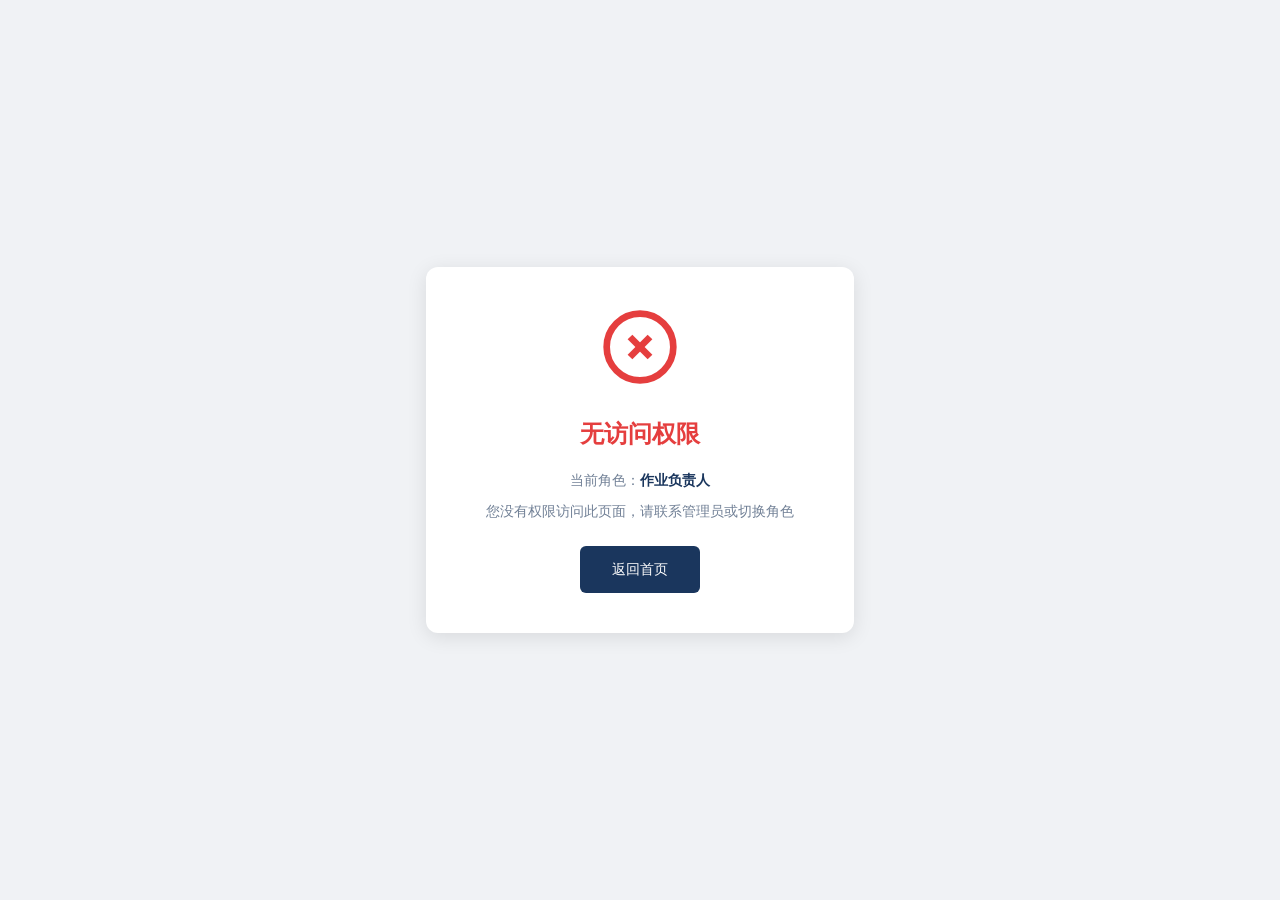
==== commit 5bc6b445: "Add files via upload" ====
--- a/pages/contractor.html
+++ b/pages/contractor.html
@@ -529,7 +529,7 @@
                 <span class="sidebar-title">功能导航</span>
             </div>
             <ul class="nav-menu">
-                <li class="nav-item">
+                <li class="nav-item" data-page="dashboard">
                     <a href="../index.html">
                         <svg class="nav-icon" viewBox="0 0 24 24" fill="none" stroke="currentColor" stroke-width="2">
                             <path d="M3 9l9-7 9 7v11a2 2 0 0 1-2 2H5a2 2 0 0 1-2-2z"/>
@@ -538,7 +538,7 @@
                         <span class="text">首页工作台</span>
                     </a>
                 </li>
-                <li class="nav-item">
+                <li class="nav-item" data-page="pre-work">
                     <a href="pre-work.html">
                         <svg class="nav-icon" viewBox="0 0 24 24" fill="none" stroke="currentColor" stroke-width="2">
                             <path d="M9 11l3 3L22 4"/>
@@ -547,7 +547,7 @@
                         <span class="text">作业前管理</span>
                     </a>
                 </li>
-                <li class="nav-item">
+                <li class="nav-item" data-page="monitoring">
                     <a href="monitoring.html">
                         <svg class="nav-icon" viewBox="0 0 24 24" fill="none" stroke="currentColor" stroke-width="2">
                             <path d="M22 12h-4l-3 9L9 3l-3 9H2"/>
@@ -555,7 +555,7 @@
                         <span class="text">实时监测</span>
                     </a>
                 </li>
-                <li class="nav-item">
+                <li class="nav-item" data-page="review">
                     <a href="review.html">
                         <svg class="nav-icon" viewBox="0 0 24 24" fill="none" stroke="currentColor" stroke-width="2">
                             <polyline points="23 4 23 10 17 10"/>
@@ -564,7 +564,7 @@
                         <span class="text">复盘优化</span>
                     </a>
                 </li>
-                <li class="nav-item">
+                <li class="nav-item" data-page="ledger">
                     <a href="ledger.html">
                         <svg class="nav-icon" viewBox="0 0 24 24" fill="none" stroke="currentColor" stroke-width="2">
                             <path d="M4 19.5A2.5 2.5 0 0 1 6.5 17H20"/>
@@ -573,7 +573,7 @@
                         <span class="text">台账管理</span>
                     </a>
                 </li>
-                <li class="nav-item">
+                <li class="nav-item" data-page="training">
                     <a href="training.html">
                         <svg class="nav-icon" viewBox="0 0 24 24" fill="none" stroke="currentColor" stroke-width="2">
                             <path d="M22 10v6M2 10l10-5 10 5-10 5z"/>
@@ -582,7 +582,7 @@
                         <span class="text">培训考核</span>
                     </a>
                 </li>
-                <li class="nav-item active">
+                <li class="nav-item active" data-page="contractor">
                     <a href="contractor.html">
                         <svg class="nav-icon" viewBox="0 0 24 24" fill="none" stroke="currentColor" stroke-width="2">
                             <path d="M3 9l9-7 9 7v11a2 2 0 0 1-2 2H5a2 2 0 0 1-2-2z"/>
@@ -591,7 +591,7 @@
                         <span class="text">承包商管理</span>
                     </a>
                 </li>
-                <li class="nav-item">
+                <li class="nav-item" data-page="evaluation">
                     <a href="evaluation.html">
                         <svg class="nav-icon" viewBox="0 0 24 24" fill="none" stroke="currentColor" stroke-width="2">
                             <polygon points="12 2 15.09 8.26 22 9.27 17 14.14 18.18 21.02 12 17.77 5.82 21.02 7 14.14 2 9.27 8.91 8.26 12 2"/>
@@ -599,7 +599,7 @@
                         <span class="text">安全生产考评</span>
                     </a>
                 </li>
-                <li class="nav-item">
+                <li class="nav-item" data-page="emergency">
                     <a href="emergency.html">
                         <svg class="nav-icon" viewBox="0 0 24 24" fill="none" stroke="currentColor" stroke-width="2">
                             <polygon points="7.86 2 16.14 2 22 7.86 22 16.14 16.14 22 7.86 22 2 16.14 2 7.86 7.86 2"/>
@@ -1014,6 +1014,9 @@
     </div>
 
     <script src="../script.js"></script>
+    <script>
+        checkPagePermission();
+    </script>
     <script>
         var allContractorData = [];
         var filteredData = [];
--- a/style.css
+++ b/style.css
@@ -367,6 +367,40 @@
     font-size: 13px;
 }
 
+.nav-item.nav-disabled {
+    opacity: 0.5;
+}
+
+.nav-item.nav-disabled a {
+    cursor: not-allowed;
+    pointer-events: none;
+}
+
+.nav-item.nav-disabled a:hover {
+    background-color: transparent;
+}
+
+.nav-item.nav-disabled .nav-icon {
+    opacity: 0.5;
+}
+
+.nav-item.nav-disabled .text {
+    color: rgba(255, 255, 255, 0.5);
+}
+
+.nav-item[data-has-permission="false"]::after {
+    content: '无权限';
+    position: absolute;
+    right: 12px;
+    top: 50%;
+    transform: translateY(-50%);
+    font-size: 10px;
+    padding: 2px 6px;
+    background-color: rgba(229, 62, 62, 0.3);
+    color: #fc8181;
+    border-radius: 3px;
+}
+
 /* 右侧主操作区 */
 .main-content {
     flex: 1;
@@ -916,6 +950,16 @@
     color: var(--warning-color);
 }
 
+.mobile-nav .nav-link.nav-link-disabled {
+    opacity: 0.4;
+    pointer-events: none;
+    cursor: not-allowed;
+}
+
+.mobile-nav .nav-link.nav-link-disabled .nav-icon {
+    opacity: 0.5;
+}
+
 /* 响应式设计 */
 @media (max-width: 1400px) {
     .data-cards-row {
